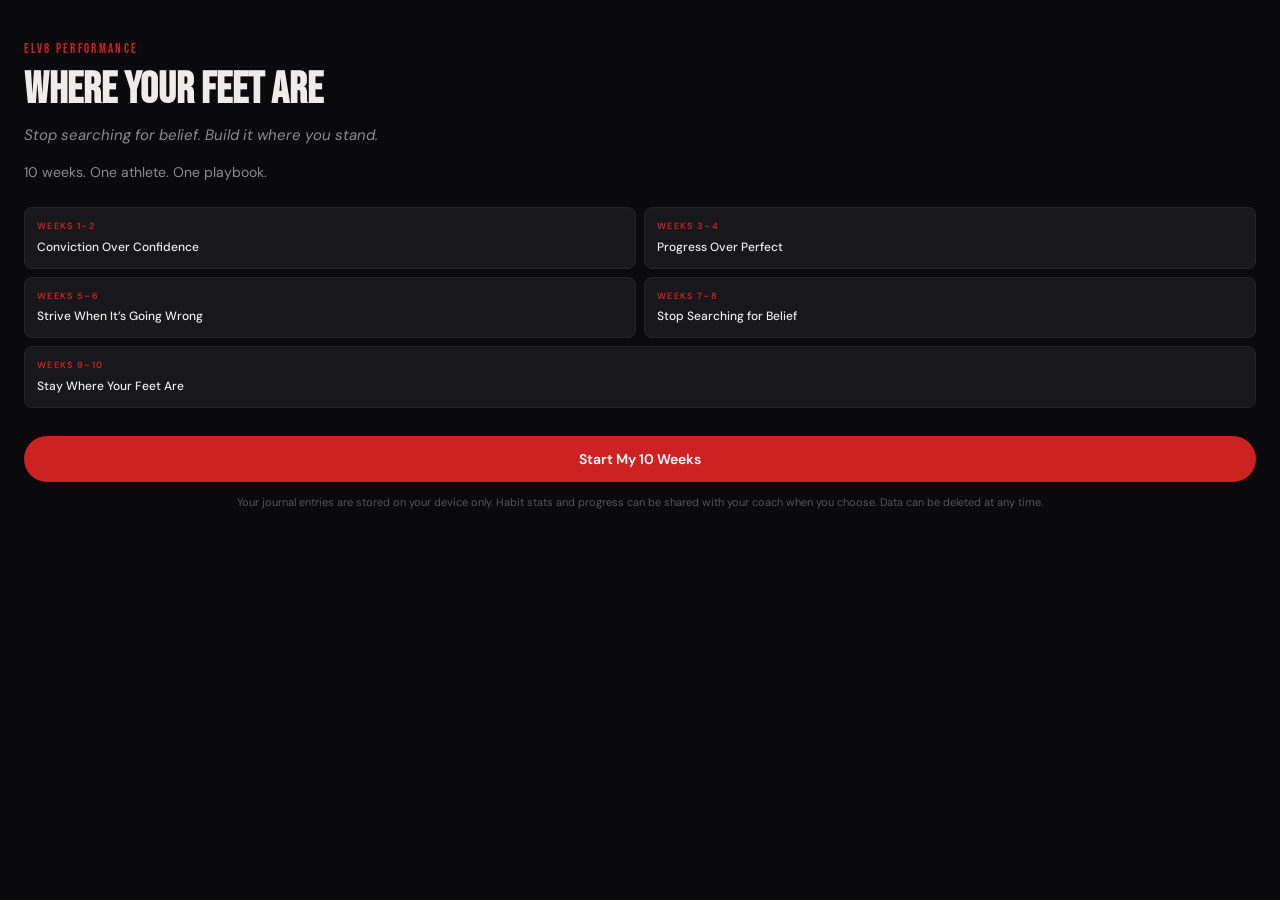
==== index.html @ 36ec3a11 "Initial build: Where Your Feet Are PWA 10-week self-belief coaching programme for athletes. Static P" ====
<!DOCTYPE html>
<html lang="en">
<head>
  <meta charset="UTF-8">
  <meta name="viewport" content="width=device-width, initial-scale=1.0, viewport-fit=cover, user-scalable=no">
  <meta name="apple-mobile-web-app-capable" content="yes">
  <meta name="apple-mobile-web-app-status-bar-style" content="black-translucent">
  <meta name="theme-color" content="#CC2222">
  <title>Where Your Feet Are</title>
  <link rel="manifest" href="manifest.json">
  <link rel="apple-touch-icon" href="assets/icons/icon-192.png">
  <link rel="preconnect" href="https://fonts.googleapis.com">
  <link rel="preconnect" href="https://fonts.gstatic.com" crossorigin>
  <link href="https://fonts.googleapis.com/css2?family=Bebas+Neue&family=DM+Sans:ital,opsz,wght@0,9..40,300;0,9..40,400;0,9..40,500;0,9..40,600;0,9..40,700;1,9..40,400&display=swap" rel="stylesheet">
  <link rel="stylesheet" href="css/app.css">
</head>
<body>

  <!-- Onboarding Overlay -->
  <div id="onboarding" class="onboarding hidden"></div>

  <!-- Toast -->
  <div id="toast" class="toast hidden"></div>

  <!-- Modal Overlay -->
  <div id="modal-overlay" class="modal-overlay hidden">
    <div id="modal-sheet" class="modal-sheet">
      <div class="modal-handle"></div>
      <div id="modal-content"></div>
    </div>
  </div>

  <!-- Celebration Overlay -->
  <div id="celebration" class="celebration hidden"></div>

  <!-- App Shell -->
  <div id="app" class="app hidden">
    <!-- Header -->
    <header class="header">
      <div class="header-left">WHERE YOUR <span class="red">FEET</span> ARE</div>
      <div id="streak-pill" class="streak-pill">&#x1F525; <span id="streak-num">0</span></div>
    </header>

    <!-- Tab Panes -->
    <main class="main">
      <div id="tab-today" class="tab-pane active"></div>
      <div id="tab-week" class="tab-pane"></div>
      <div id="tab-journal" class="tab-pane"></div>
      <div id="tab-tools" class="tab-pane"></div>
    </main>

    <!-- Bottom Navigation -->
    <nav class="nav">
      <button class="nav-btn active" data-tab="today">
        <svg width="20" height="20" viewBox="0 0 24 24" fill="none" stroke="currentColor" stroke-width="2"><path d="M3 9l9-7 9 7v11a2 2 0 01-2 2H5a2 2 0 01-2-2z"/></svg>
        <span>Today</span>
      </button>
      <button class="nav-btn" data-tab="week">
        <svg width="20" height="20" viewBox="0 0 24 24" fill="none" stroke="currentColor" stroke-width="2"><rect x="3" y="4" width="18" height="18" rx="2"/><line x1="16" y1="2" x2="16" y2="6"/><line x1="8" y1="2" x2="8" y2="6"/><line x1="3" y1="10" x2="21" y2="10"/></svg>
        <span>Week</span>
      </button>
      <button class="nav-btn" data-tab="journal">
        <svg width="20" height="20" viewBox="0 0 24 24" fill="none" stroke="currentColor" stroke-width="2"><path d="M12 20h9"/><path d="M16.5 3.5a2.121 2.121 0 013 3L7 19l-4 1 1-4L16.5 3.5z"/></svg>
        <span>Journal</span>
      </button>
      <button class="nav-btn" data-tab="tools">
        <svg width="20" height="20" viewBox="0 0 24 24" fill="none" stroke="currentColor" stroke-width="2"><polygon points="12 2 15.09 8.26 22 9.27 17 14.14 18.18 21.02 12 17.77 5.82 21.02 7 14.14 2 9.27 8.91 8.26 12 2"/></svg>
        <span>Tools</span>
      </button>
    </nav>
  </div>

  <script src="js/content.js"></script>
  <script src="js/app.js"></script>
  <script src="js/render.js"></script>
  <script src="js/modals.js"></script>
</body>
</html>
---- css/app.css ----
/* ── WYFA Design System ── */

:root {
  --bg: #0A0A0C;
  --surface: #111114;
  --card: #18181C;
  --border: #252528;
  --border-sub: #1C1C20;
  --red: #CC2222;
  --red-dim: rgba(204, 34, 34, 0.12);
  --red-glow: rgba(204, 34, 34, 0.06);
  --text: #EEECEA;
  --text-2: #8A8A90;
  --text-3: #55555A;
  --text-4: #35353A;
  --green: #22C55E;
  --green-dim: rgba(34, 197, 94, 0.12);
  --wa-green: #25D366;
  --safe-t: env(safe-area-inset-top, 0px);
  --safe-b: env(safe-area-inset-bottom, 0px);
  --nav-h: 70px;
  --r: 14px;
  --r-sm: 8px;
}

*, *::before, *::after { box-sizing: border-box; margin: 0; padding: 0; }

html {
  -webkit-text-size-adjust: 100%;
  -webkit-tap-highlight-color: transparent;
}

body {
  font-family: 'DM Sans', sans-serif;
  font-size: 14px;
  line-height: 1.5;
  color: var(--text);
  background: var(--bg);
  overflow-x: hidden;
  -webkit-font-smoothing: antialiased;
}

input, textarea, button, select {
  font-family: inherit;
  font-size: inherit;
  color: inherit;
  touch-action: manipulation;
}

button { touch-action: manipulation; cursor: pointer; }

.hidden { display: none !important; }
.red { color: var(--red); }

/* ── Typography ── */
.display { font-family: 'Bebas Neue', sans-serif; }
.label-sm {
  font-size: 9px;
  text-transform: uppercase;
  letter-spacing: 0.15em;
  color: var(--text-2);
}
.label-red {
  font-size: 10px;
  text-transform: uppercase;
  letter-spacing: 0.15em;
  color: var(--red);
  font-weight: 600;
}

/* ── Header ── */
.header {
  position: fixed;
  top: 0;
  left: 0;
  right: 0;
  z-index: 100;
  display: flex;
  align-items: center;
  justify-content: space-between;
  padding: 0 16px;
  padding-top: var(--safe-t);
  height: calc(52px + var(--safe-t));
  background: var(--bg);
  border-bottom: 1px solid var(--border-sub);
}

.header-left {
  font-family: 'Bebas Neue', sans-serif;
  font-size: 17px;
  letter-spacing: 0.06em;
}

.streak-pill {
  display: flex;
  align-items: center;
  gap: 4px;
  padding: 4px 10px;
  background: var(--card);
  border-radius: 20px;
  font-size: 13px;
  font-weight: 600;
  border: 1px solid var(--border);
}

.streak-pill.milestone {
  border-color: var(--red);
}

/* ── Navigation ── */
.nav {
  position: fixed;
  bottom: 0;
  left: 0;
  right: 0;
  z-index: 100;
  display: flex;
  align-items: center;
  justify-content: space-around;
  height: calc(var(--nav-h) + var(--safe-b));
  padding-bottom: var(--safe-b);
  background: var(--surface);
  border-top: 1px solid var(--border-sub);
}

.nav-btn {
  display: flex;
  flex-direction: column;
  align-items: center;
  gap: 3px;
  background: none;
  border: none;
  color: var(--text-3);
  padding: 8px 12px;
  min-width: 60px;
  min-height: 44px;
}

.nav-btn span {
  font-size: 9px;
  text-transform: uppercase;
  letter-spacing: 0.1em;
}

.nav-btn.active { color: var(--red); }

/* ── Main Content Area ── */
.main {
  padding-top: calc(52px + var(--safe-t));
  padding-bottom: calc(var(--nav-h) + var(--safe-b));
  min-height: 100vh;
}

.tab-pane {
  display: none;
  padding: 16px;
}

.tab-pane.active { display: block; }

/* ── Cards ── */
.card {
  background: var(--card);
  border: 1px solid var(--border);
  border-radius: var(--r);
  padding: 16px;
  margin-bottom: 12px;
}

.card-label {
  font-size: 10px;
  text-transform: uppercase;
  letter-spacing: 0.15em;
  color: var(--text-2);
  margin-bottom: 8px;
  font-weight: 600;
}

.card-accent {
  border-left: 3px solid var(--red);
}

/* ── Week Badge Pill ── */
.week-badge {
  display: inline-block;
  padding: 4px 12px;
  background: var(--red-dim);
  border: 1px solid var(--red);
  border-radius: 20px;
  font-size: 10px;
  text-transform: uppercase;
  letter-spacing: 0.15em;
  color: var(--red);
  font-weight: 600;
  margin-bottom: 12px;
}

/* ── Buttons ── */
.btn-red {
  display: block;
  width: 100%;
  padding: 14px 24px;
  background: var(--red);
  color: #fff;
  border: none;
  border-radius: 30px;
  font-size: 14px;
  font-weight: 600;
  text-align: center;
  min-height: 44px;
  touch-action: manipulation;
}

.btn-red:active { opacity: 0.85; }

.btn-outline {
  display: block;
  width: 100%;
  padding: 12px 24px;
  background: transparent;
  color: var(--text);
  border: 1px solid var(--border);
  border-radius: 30px;
  font-size: 13px;
  font-weight: 500;
  text-align: center;
  min-height: 44px;
  touch-action: manipulation;
}

.btn-outline:active { background: var(--card); }

.btn-quit {
  display: block;
  width: 100%;
  padding: 14px 24px;
  background: transparent;
  color: var(--red);
  border: 2px solid var(--red);
  border-radius: 30px;
  font-size: 14px;
  font-weight: 700;
  text-align: center;
  min-height: 44px;
  touch-action: manipulation;
  letter-spacing: 0.05em;
}

.btn-quit:active { background: var(--red-dim); }

.btn-ghost {
  background: none;
  border: none;
  color: var(--red);
  font-size: 13px;
  font-weight: 500;
  padding: 8px 0;
  min-height: 44px;
  touch-action: manipulation;
}

.btn-green {
  display: block;
  width: 100%;
  padding: 12px 24px;
  background: transparent;
  color: var(--wa-green);
  border: 1px solid var(--wa-green);
  border-radius: 30px;
  font-size: 13px;
  font-weight: 600;
  text-align: center;
  min-height: 44px;
  touch-action: manipulation;
}

.btn-sm {
  padding: 6px 14px;
  font-size: 11px;
  border-radius: 20px;
  min-height: 32px;
  background: var(--card);
  border: 1px solid var(--border);
  color: var(--text-2);
}

/* ── Habit Check-in ── */
.habit-row {
  display: flex;
  align-items: center;
  gap: 12px;
  padding: 10px 0;
  min-height: 44px;
  touch-action: manipulation;
  cursor: pointer;
}

.habit-row + .habit-row {
  border-top: 1px solid var(--border-sub);
}

.habit-check {
  width: 28px;
  height: 28px;
  border-radius: 50%;
  border: 2px solid var(--border);
  display: flex;
  align-items: center;
  justify-content: center;
  flex-shrink: 0;
  transition: all 0.2s;
}

.habit-check.done {
  border-color: var(--green);
  background: var(--green-dim);
  color: var(--green);
  animation: habitBounce 0.3s ease;
}

.habit-check.done svg { stroke: var(--green); }

.habit-label { font-size: 14px; }
.habit-label.done {
  text-decoration: line-through;
  color: var(--text-3);
}

@keyframes habitBounce {
  0% { transform: scale(1); }
  50% { transform: scale(1.2); }
  100% { transform: scale(1); }
}

/* ── Progress Bar ── */
.progress-wrap {
  margin: 12px 0;
}

.progress-bar {
  width: 100%;
  height: 3px;
  background: var(--border);
  border-radius: 2px;
  overflow: hidden;
}

.progress-fill {
  height: 100%;
  background: var(--red);
  border-radius: 2px;
  transition: width 1s ease;
}

.progress-text {
  font-size: 11px;
  color: var(--text-3);
  margin-top: 6px;
}

/* ── Milestone Banner ── */
.milestone-banner {
  background: var(--red-dim);
  border: 1px solid var(--red);
  border-radius: var(--r);
  padding: 14px 16px;
  margin-bottom: 12px;
  font-size: 14px;
  font-weight: 500;
  cursor: pointer;
  animation: slideIn 0.4s ease;
  touch-action: manipulation;
}

@keyframes slideIn {
  from { transform: translateY(-20px); opacity: 0; }
  to { transform: translateY(0); opacity: 1; }
}

/* ── Week Timeline ── */
.timeline {
  display: flex;
  gap: 6px;
  overflow-x: auto;
  padding: 8px 0 16px;
  -webkit-overflow-scrolling: touch;
}

.timeline::-webkit-scrollbar { display: none; }

.timeline-dot {
  width: 34px;
  height: 34px;
  border-radius: 50%;
  display: flex;
  align-items: center;
  justify-content: center;
  font-size: 12px;
  font-weight: 600;
  flex-shrink: 0;
  border: 2px solid transparent;
}

.timeline-dot.past {
  background: var(--red-dim);
  border-color: var(--red);
  color: var(--red);
}

.timeline-dot.current {
  background: var(--red);
  color: #fff;
}

.timeline-dot.future {
  background: var(--border-sub);
  color: var(--text-4);
  opacity: 0.25;
}

/* ── Journal Entries ── */
.journal-entry {
  padding: 12px 0;
  border-bottom: 1px solid var(--border-sub);
  cursor: pointer;
}

.journal-meta {
  font-size: 10px;
  color: var(--text-3);
  margin-bottom: 4px;
}

.journal-prompt {
  font-size: 11px;
  color: var(--red);
  font-style: italic;
  margin-bottom: 4px;
}

.journal-text {
  font-size: 13px;
  color: var(--text-2);
  display: -webkit-box;
  -webkit-line-clamp: 3;
  -webkit-box-orient: vertical;
  overflow: hidden;
}

.journal-text.expanded {
  -webkit-line-clamp: unset;
  overflow: visible;
}

/* ── Evidence Dot Grid ── */
.dot-grid {
  display: grid;
  grid-template-columns: repeat(7, 1fr);
  gap: 4px;
  max-width: 280px;
  margin: 12px 0;
}

.dot-grid-dot {
  width: 8px;
  height: 8px;
  border-radius: 50%;
  background: var(--text-4);
  justify-self: center;
}

.dot-grid-dot.past-empty { background: var(--border); }
.dot-grid-dot.has-evidence { background: var(--red); }
.dot-grid-dot.is-today {
  border: 2px solid var(--red);
  background: transparent;
  width: 10px;
  height: 10px;
  margin: -1px;
}

/* ── Storm Playbook ── */
.storm-step {
  display: flex;
  gap: 12px;
  align-items: flex-start;
  margin-bottom: 14px;
}

.storm-num {
  width: 24px;
  height: 24px;
  border-radius: 50%;
  background: var(--red);
  color: #fff;
  display: flex;
  align-items: center;
  justify-content: center;
  font-size: 11px;
  font-weight: 700;
  flex-shrink: 0;
}

.storm-label {
  font-size: 9px;
  text-transform: uppercase;
  letter-spacing: 0.15em;
  color: var(--text-3);
  margin-bottom: 2px;
}

.storm-text {
  font-size: 13px;
  color: var(--text-2);
}

/* ── Textarea & Inputs ── */
textarea, input[type="text"], input[type="date"] {
  width: 100%;
  background: var(--surface);
  border: 1px solid var(--border);
  border-radius: var(--r-sm);
  padding: 12px;
  color: var(--text);
  resize: vertical;
  touch-action: manipulation;
}

textarea:focus, input:focus {
  outline: none;
  border-color: var(--red);
}

textarea { min-height: 130px; }

input[type="date"] {
  -webkit-appearance: none;
  appearance: none;
}

/* ── Sliders ── */
.slider-wrap {
  margin-bottom: 18px;
}

.slider-header {
  display: flex;
  justify-content: space-between;
  align-items: center;
  margin-bottom: 6px;
}

.slider-label {
  font-size: 13px;
  color: var(--text-2);
}

.slider-value {
  font-size: 13px;
  font-weight: 600;
  color: var(--red);
}

input[type="range"] {
  -webkit-appearance: none;
  appearance: none;
  width: 100%;
  height: 4px;
  background: var(--border);
  border-radius: 2px;
  outline: none;
  touch-action: manipulation;
}

input[type="range"]::-webkit-slider-thumb {
  -webkit-appearance: none;
  appearance: none;
  width: 22px;
  height: 22px;
  border-radius: 50%;
  background: var(--red);
  cursor: pointer;
}

/* ── Modal ── */
.modal-overlay {
  position: fixed;
  inset: 0;
  z-index: 200;
  background: rgba(0, 0, 0, 0.7);
  display: flex;
  align-items: flex-end;
  justify-content: center;
}

.modal-sheet {
  width: 100%;
  max-width: 500px;
  max-height: 92vh;
  background: var(--surface);
  border-radius: 22px 22px 0 0;
  padding: 12px 20px 24px;
  padding-bottom: calc(24px + var(--safe-b));
  overflow-y: auto;
  animation: sheetUp 0.3s ease;
}

@keyframes sheetUp {
  from { transform: translateY(100%); }
  to { transform: translateY(0); }
}

.modal-handle {
  width: 36px;
  height: 4px;
  background: var(--text-4);
  border-radius: 2px;
  margin: 0 auto 16px;
}

.modal-title {
  font-family: 'Bebas Neue', sans-serif;
  font-size: 28px;
  margin-bottom: 4px;
}

.modal-subtitle {
  font-size: 13px;
  color: var(--text-2);
  margin-bottom: 20px;
  line-height: 1.6;
}

.modal-section {
  margin-bottom: 20px;
}

.modal-section-label {
  font-size: 10px;
  text-transform: uppercase;
  letter-spacing: 0.15em;
  color: var(--red);
  font-weight: 700;
  margin-bottom: 8px;
}

/* ── Conviction Box (in modals) ── */
.conviction-box {
  background: var(--red-dim);
  border: 1px solid var(--red);
  border-radius: var(--r);
  padding: 16px;
  font-family: 'Bebas Neue', sans-serif;
  font-size: 20px;
  line-height: 1.3;
  text-align: center;
}

.conviction-box-caption {
  font-family: 'DM Sans', sans-serif;
  font-size: 11px;
  color: var(--text-3);
  font-style: italic;
  margin-top: 8px;
  text-align: center;
}

/* ── Toast ── */
.toast {
  position: fixed;
  bottom: calc(var(--nav-h) + var(--safe-b) + 16px);
  left: 50%;
  transform: translateX(-50%);
  padding: 10px 20px;
  background: var(--card);
  border: 1px solid var(--border);
  border-radius: 30px;
  font-size: 13px;
  font-weight: 500;
  z-index: 300;
  animation: toastIn 0.3s ease;
  white-space: nowrap;
}

@keyframes toastIn {
  from { opacity: 0; transform: translateX(-50%) translateY(10px); }
  to { opacity: 1; transform: translateX(-50%) translateY(0); }
}

/* ── Celebration Overlay ── */
.celebration {
  position: fixed;
  inset: 0;
  z-index: 250;
  background: var(--bg);
  display: flex;
  flex-direction: column;
  align-items: center;
  justify-content: center;
  text-align: center;
  padding: 32px;
  animation: pulseRed 1.5s ease;
}

@keyframes pulseRed {
  0% { background: var(--red-dim); }
  50% { background: var(--bg); }
  100% { background: var(--bg); }
}

.celebration h1 {
  font-family: 'Bebas Neue', sans-serif;
  font-size: 36px;
  margin-bottom: 8px;
}

.celebration p {
  font-size: 15px;
  color: var(--text-2);
  margin-bottom: 24px;
}

/* ── Onboarding ── */
.onboarding {
  position: fixed;
  inset: 0;
  z-index: 300;
  background: var(--bg);
  overflow-y: auto;
  padding: 40px 24px;
  padding-top: calc(40px + var(--safe-t));
  padding-bottom: calc(40px + var(--safe-b));
}

.onboarding .elv8-tag {
  font-family: 'Bebas Neue', sans-serif;
  font-size: 13px;
  color: var(--red);
  letter-spacing: 0.18em;
  text-transform: uppercase;
  margin-bottom: 8px;
}

.onboarding h1 {
  font-family: 'Bebas Neue', sans-serif;
  font-size: 44px;
  line-height: 1;
  margin-bottom: 12px;
}

.onboarding .subline {
  font-style: italic;
  color: var(--text-2);
  font-size: 15px;
  margin-bottom: 16px;
}

.onboarding .body {
  font-size: 14px;
  color: var(--text-2);
  margin-bottom: 24px;
}

.phase-grid {
  display: grid;
  grid-template-columns: 1fr 1fr;
  gap: 8px;
  margin-bottom: 28px;
}

.phase-card {
  background: var(--card);
  border: 1px solid var(--border);
  border-radius: var(--r-sm);
  padding: 12px;
}

.phase-card:last-child {
  grid-column: 1 / -1;
}

.phase-card .phase-weeks {
  font-size: 9px;
  text-transform: uppercase;
  letter-spacing: 0.15em;
  color: var(--red);
  margin-bottom: 4px;
  font-weight: 600;
}

.phase-card .phase-name {
  font-size: 12px;
  font-weight: 500;
}

.privacy-note {
  font-size: 11px;
  color: var(--text-3);
  text-align: center;
  margin-top: 12px;
  line-height: 1.6;
}

.onboarding input[type="text"] {
  font-size: 22px;
  padding: 16px;
  text-align: center;
  font-weight: 500;
  margin-bottom: 20px;
}

.onboarding input[type="date"] {
  font-size: 18px;
  padding: 14px;
  text-align: center;
  margin-bottom: 20px;
}

/* ── Bar Chart (Progress Comparison) ── */
.bar-chart {
  margin: 16px 0;
}

.bar-row {
  margin-bottom: 12px;
}

.bar-label {
  font-size: 11px;
  color: var(--text-2);
  margin-bottom: 4px;
}

.bar-pair {
  display: flex;
  gap: 4px;
}

.bar {
  height: 20px;
  border-radius: 3px;
  display: flex;
  align-items: center;
  padding-left: 6px;
  font-size: 10px;
  font-weight: 600;
  min-width: 24px;
  transition: width 0.8s ease;
}

.bar.week0 { background: var(--text-4); color: var(--text-2); }
.bar.week10 { background: var(--red); color: #fff; }

/* ── Breathing Animation ── */
.breath-circle {
  width: 120px;
  height: 120px;
  border-radius: 50%;
  border: 2px solid var(--red);
  display: flex;
  align-items: center;
  justify-content: center;
  margin: 24px auto;
  font-size: 16px;
  font-weight: 600;
  color: var(--red);
}

.breath-circle.inhale {
  animation: breathIn 4s ease forwards;
}

.breath-circle.hold {
  transform: scale(1.4);
}

.breath-circle.exhale {
  animation: breathOut 4s ease forwards;
}

@keyframes breathIn {
  from { transform: scale(1); }
  to { transform: scale(1.4); }
}

@keyframes breathOut {
  from { transform: scale(1.4); }
  to { transform: scale(1); }
}

/* ── Locked Card ── */
.card.locked {
  opacity: 0.5;
}

.card.locked .lock-msg {
  font-size: 12px;
  color: var(--text-3);
  font-style: italic;
}

/* ── Utilities ── */
.mt-8 { margin-top: 8px; }
.mt-12 { margin-top: 12px; }
.mt-16 { margin-top: 16px; }
.mt-20 { margin-top: 20px; }
.mt-24 { margin-top: 24px; }
.mb-8 { margin-bottom: 8px; }
.mb-12 { margin-bottom: 12px; }
.mb-16 { margin-bottom: 16px; }
.mb-24 { margin-bottom: 24px; }
.text-muted { color: var(--text-2); }
.text-3 { color: var(--text-3); }
.text-red { color: var(--red); }
.text-center { text-align: center; }
.text-sm { font-size: 12px; }
.text-xs { font-size: 11px; }
.italic { font-style: italic; }
.fw-500 { font-weight: 500; }
.fw-600 { font-weight: 600; }
.flex-between {
  display: flex;
  justify-content: space-between;
  align-items: center;
}

/* ── Settings ── */
.settings-link {
  display: block;
  text-align: center;
  font-size: 11px;
  color: var(--text-3);
  padding: 20px 0;
  touch-action: manipulation;
  cursor: pointer;
}

/* ── Print ── */
@media print {
  .header, .nav, .modal-overlay, .toast { display: none !important; }
  .main { padding: 0; }
  body { background: #fff; color: #000; }
  .card { border: 1px solid #ccc; break-inside: avoid; }
  .bar.week0 { background: #999; }
  .bar.week10 { background: #CC2222; }
}

/* ── Unlock Pulse ── */
@keyframes unlockPulse {
  0% { box-shadow: 0 0 0 0 var(--red-dim); }
  70% { box-shadow: 0 0 0 12px transparent; }
  100% { box-shadow: 0 0 0 0 transparent; }
}

.card.just-unlocked {
  animation: unlockPulse 1s ease;
}
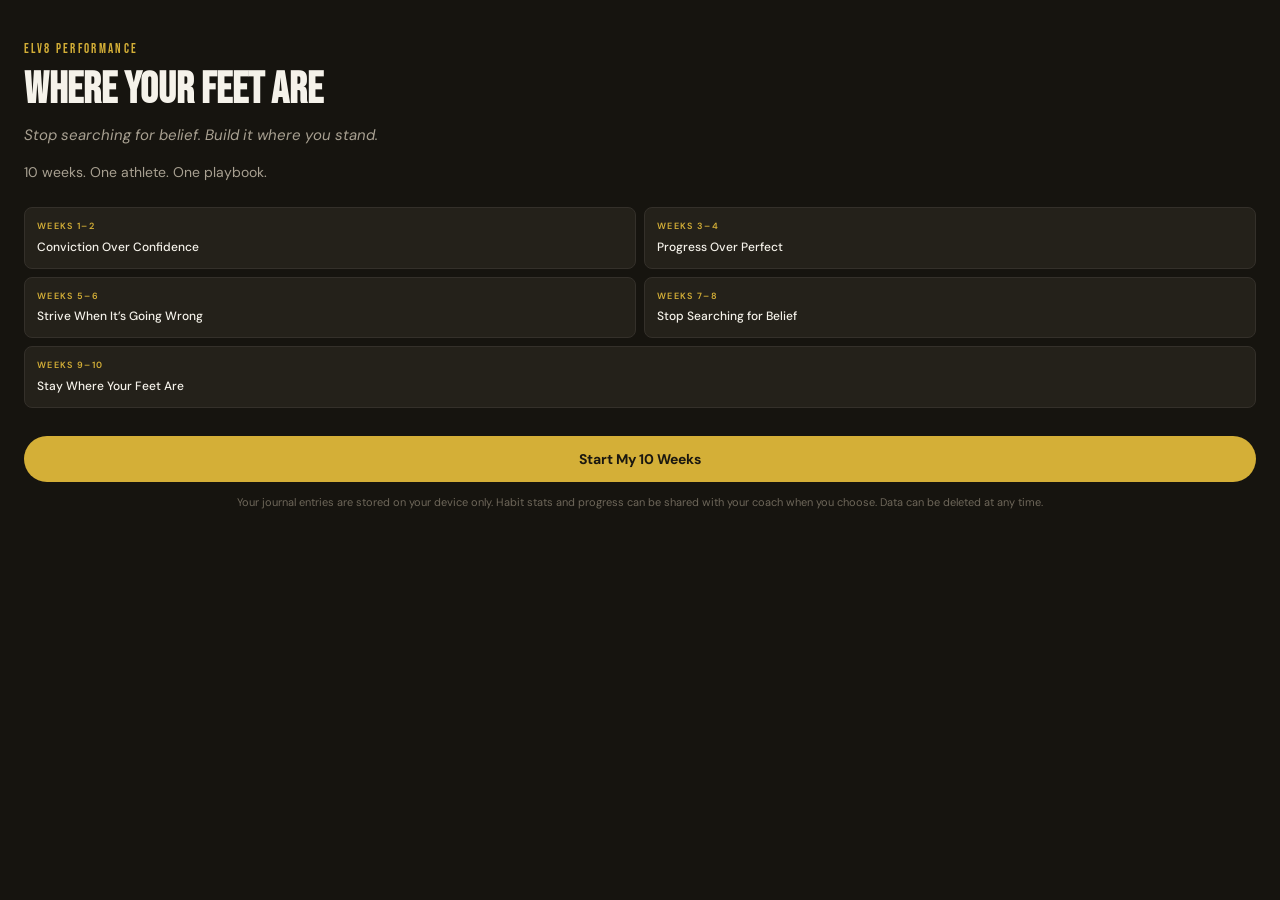
==== commit 5200028a: "Rebrand theme to ELV8 (gold on warm dark) Swap the red accent (#CC2222) for ELV8 gold (#D4AF37) and " ====
--- a/index.html
+++ b/index.html
@@ -5,7 +5,7 @@
   <meta name="viewport" content="width=device-width, initial-scale=1.0, viewport-fit=cover, user-scalable=no">
   <meta name="apple-mobile-web-app-capable" content="yes">
   <meta name="apple-mobile-web-app-status-bar-style" content="black-translucent">
-  <meta name="theme-color" content="#CC2222">
+  <meta name="theme-color" content="#16140F">
   <title>Where Your Feet Are</title>
   <link rel="manifest" href="manifest.json">
   <link rel="apple-touch-icon" href="assets/icons/icon-192.png">
--- a/css/app.css
+++ b/css/app.css
@@ -1,18 +1,22 @@
 /* ── WYFA Design System ── */
 
 :root {
-  --bg: #0A0A0C;
-  --surface: #111114;
-  --card: #18181C;
-  --border: #252528;
-  --border-sub: #1C1C20;
-  --red: #CC2222;
-  --red-dim: rgba(204, 34, 34, 0.12);
-  --red-glow: rgba(204, 34, 34, 0.06);
-  --text: #EEECEA;
-  --text-2: #8A8A90;
-  --text-3: #55555A;
-  --text-4: #35353A;
+  /* ── ELV8 brand theming ── warm dark base + gold accent (matches brand.ts: bg #222222, gold #D4AF37) */
+  --bg: #16140F;          /* warm near-black (deck #15140F) */
+  --surface: #1D1B15;
+  --card: #24211A;        /* warm dark, ELV8 #222 family */
+  --border: #34302A;
+  --border-sub: #211E18;
+  --gold: #D4AF37;        /* ELV8 accent — key words, dividers, glows */
+  --gold-soft: #E2C45A;   /* lighter gold for hover/active */
+  --red: var(--gold);     /* legacy alias → gold (class/var names kept) */
+  --red-dim: rgba(212, 175, 55, 0.12);
+  --red-glow: rgba(212, 175, 55, 0.06);
+  --on-gold: #1A1710;     /* dark text on gold fills, for contrast */
+  --text: #F5F2EA;        /* warm white (deck cream #F7F5EF) */
+  --text-2: #A8A091;      /* warm grey */
+  --text-3: #6E675A;
+  --text-4: #423D34;
   --green: #22C55E;
   --green-dim: rgba(34, 197, 94, 0.12);
   --wa-green: #25D366;
@@ -201,11 +205,11 @@
   width: 100%;
   padding: 14px 24px;
   background: var(--red);
-  color: #fff;
+  color: var(--on-gold);
   border: none;
   border-radius: 30px;
   font-size: 14px;
-  font-weight: 600;
+  font-weight: 700;
   text-align: center;
   min-height: 44px;
   touch-action: manipulation;
@@ -409,7 +413,7 @@
 
 .timeline-dot.current {
   background: var(--red);
-  color: #fff;
+  color: var(--on-gold);
 }
 
 .timeline-dot.future {
@@ -849,7 +853,7 @@
 }
 
 .bar.week0 { background: var(--text-4); color: var(--text-2); }
-.bar.week10 { background: var(--red); color: #fff; }
+.bar.week10 { background: var(--red); color: var(--on-gold); }
 
 /* ── Breathing Animation ── */
 .breath-circle {
@@ -942,7 +946,7 @@
   body { background: #fff; color: #000; }
   .card { border: 1px solid #ccc; break-inside: avoid; }
   .bar.week0 { background: #999; }
-  .bar.week10 { background: #CC2222; }
+  .bar.week10 { background: #D4AF37; }
 }
 
 /* ── Unlock Pulse ── */
